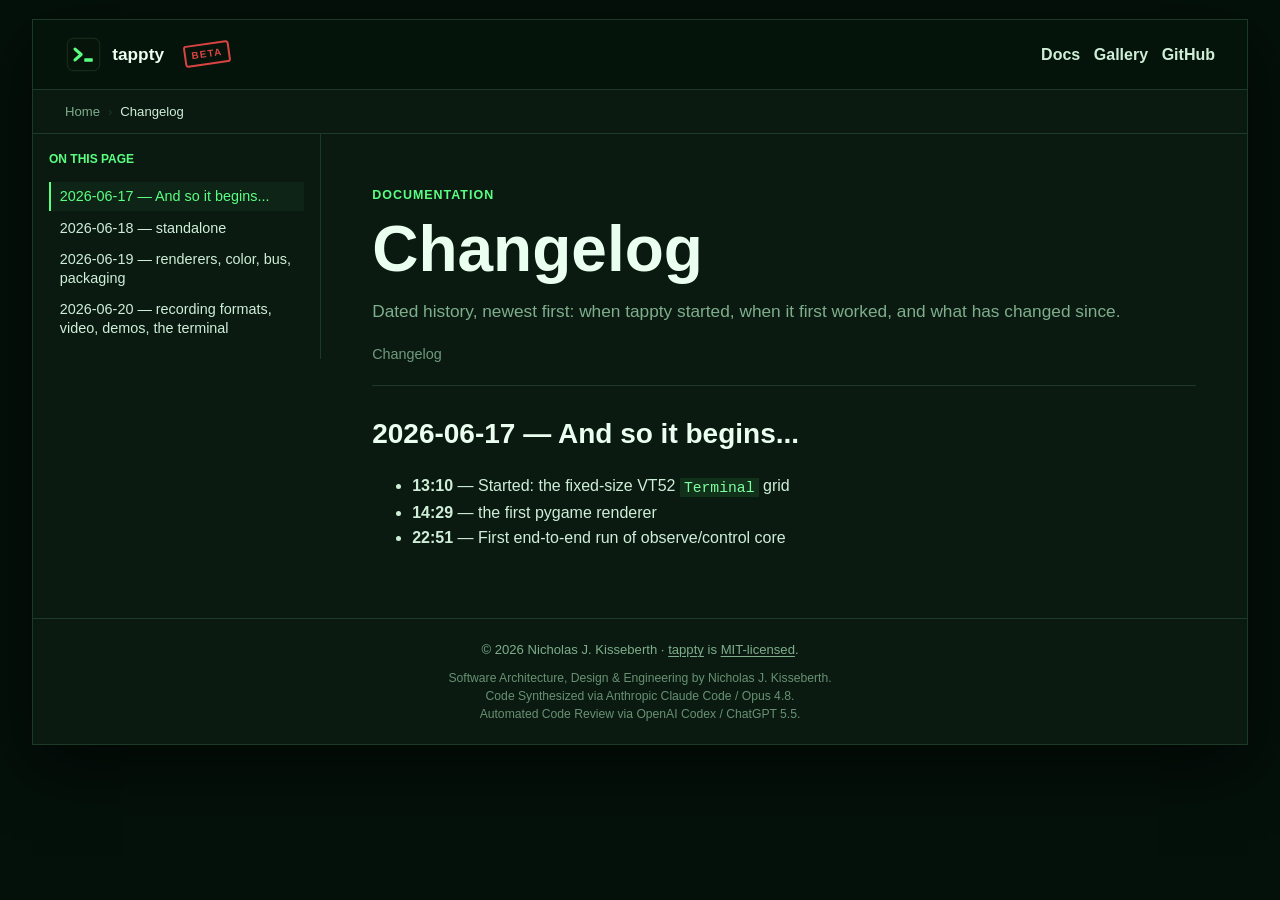
==== gh-pages/public/changelog/index.html @ 69c2bc35 "gh-pages: commit the built site and keep it in sync automatically The Apache alias at /tappty/ serve" ====
<!doctype html>
<html lang="en">
<head>
  <meta charset="utf-8">
  <meta name="viewport" content="width=device-width, initial-scale=1">
  <title>Changelog | tappty</title>
  <meta name="description" content="Dated history, newest first: when tappty started, when it first worked, and what has changed since.">
  <link rel="stylesheet" href="../assets/site.css">
</head>
<body class="site-doc">
  <a class="skip-link" href="#main-content">Skip to main content</a>
  <div class="page-shell">
    <header class="site-header site-header--compact">
      <a class="brand" href="../index.html">
        <img class="brand__icon" src="../assets/logo-tappty.svg" alt="" aria-hidden="true">
        <span class="brand__name">tappty</span><span class="brand__badge">beta</span>
      </a>
      <nav class="top-nav" aria-label="Primary">
        <a href="../docs/index.html">Docs</a>
        <a href="../gallery/index.html">Gallery</a>
        <a href="https://github.com/nyxcraft/tappty">GitHub</a>
      </nav>
    </header>

    <nav class="breadcrumbs" aria-label="Breadcrumb">
      <a href="../index.html">Home</a>
      <span class="breadcrumbs__sep" aria-hidden="true">›</span>
      <span aria-current="page">Changelog</span>
    </nav>

    <main id="main-content" class="docs-layout" tabindex="-1">
      <aside class="docs-sidebar">
        <p class="docs-sidebar__eyebrow">On this page</p>
        <nav class="section-nav" aria-label="On this page">
<ul class="section-nav__list">
<li><a class="section-nav__link section-nav__link--l2" href="#2026-06-17-and-so-it-begins">2026-06-17 — And so it begins...</a></li>
<li><a class="section-nav__link section-nav__link--l2" href="#2026-06-18-standalone">2026-06-18 — standalone</a></li>
<li><a class="section-nav__link section-nav__link--l2" href="#2026-06-19-renderers-color-bus-packaging">2026-06-19 — renderers, color, bus, packaging</a></li>
<li><a class="section-nav__link section-nav__link--l2" href="#2026-06-20-recording-formats-video-demos-the-terminal">2026-06-20 — recording formats, video, demos, the terminal</a></li>
</ul>
        </nav>
      </aside>

      <article class="docs-article">
        <header class="docs-article__header">
          <p class="eyebrow">Documentation</p>
          <h1>Changelog</h1>
          <p class="docs-article__summary">Dated history, newest first: when tappty started, when it first worked, and what has changed since.</p>
          <p class="docs-article__source">Changelog</p>
        </header>
        <div class="prose">
<h2 id="2026-06-17-and-so-it-begins">2026-06-17 — And so it begins...</h2>
<ul>
<li><strong>13:10</strong> — Started: the fixed-size VT52 <code>Terminal</code> grid</li>
<li><strong>14:29</strong> — the first pygame renderer</li>
<li><strong>22:51</strong> — First end-to-end run of observe/control core</li>
</ul>
<h2 id="2026-06-18-standalone">2026-06-18 — standalone</h2>
<ul>
<li><strong>23:30</strong> — Extracted to a standalone package</li>
<li><strong>23:35</strong> — round-tripped a real subprocess through the pty into the grid.</li>
</ul>
<h2 id="2026-06-19-renderers-color-bus-packaging">2026-06-19 — renderers, color, bus, packaging</h2>
<ul>
<li><strong>10:54</strong> — Runtime hardening</li>
<li><strong>11:06</strong> — Consolidated the byte-source reader loop into <code>Source._pump</code>.</li>
<li><strong>12:08</strong> — The detailed docs: <code>DESIGN.md</code>, <code>REFERENCE.md</code>, the <code>tapterm</code> guide.</li>
<li><strong>13:14</strong> — Windows: the <code>win</code> extra bundles <code>windows-curses</code> (curses CUI on Windows).</li>
<li><strong>13:32</strong> — <code>arcade_ui</code> renderer — the pyglet/OpenGL twin of <code>pygame_ui</code>.</li>
<li><strong>14:23</strong> — SGR <strong>color</strong> in the GUI, then in the curses CUI too.</li>
<li><strong>14:55</strong> — Raw-mode full-screen TUI input (<code>--raw</code>), so vim/htop work.</li>
<li><strong>15:30</strong> — <code>web_ui</code> renderer — the terminal in a browser over a websocket.</li>
<li><strong>20:33</strong> — Bold/italic/underline as real attributes; then strikethrough and blink.</li>
<li><strong>20:46</strong> — Packaging: <code>MANIFEST.in</code> + a validated (non-publishing) build.</li>
<li><strong>21:10</strong> — SGR color over the bus (styled snapshot + colored compositor panels).</li>
<li><strong>21:37</strong> — Wide CJK and single-code-point emoji at their true two columns.</li>
<li><strong>22:44</strong> — A GitHub Pages docs site: <code>docs/</code> sources, a <code>gh-pages/</code> builder, Actions deploy.</li>
<li><strong>23:05</strong> — Published a <code>tapterm</code> alias distribution alongside <code>tappty</code>.</li>
<li><strong>23:50</strong> — Docs-site nav and hero polish.</li>
</ul>
<h2 id="2026-06-20-recording-formats-video-demos-the-terminal">2026-06-20 — recording formats, video, demos, the terminal</h2>
<ul>
<li><strong>10:52</strong> — A <strong>gallery</strong> of runnable demos (screenshots + source).</li>
<li><strong>11:15</strong> — <code>.ttyrec</code> read/write, and recording any live session to <code>.cast</code>/<code>.ttyrec</code></li>
<li><strong>11:47</strong> — Host &amp; record real ANSI programs; bundle <code>nyancat</code>/<code>cbonsai</code> recordings</li>
<li><strong>12:01</strong> — Play and export ANSI/BBS art <code>.ans</code> (CP437 + SAUCE) and animated <code>.3a</code></li>
<li><strong>12:27</strong> — <strong>Render to video</strong> — any recording to mp4/webm/gif via ffmpeg</li>
<li><strong>12:41</strong> — render of a live command (record + render in one step).</li>
<li><strong>13:14</strong> — Split <code>demos/</code> (runnable showpieces) from <code>examples/</code> (API coding examples).</li>
<li><strong>13:50</strong> — Gallery goes visual: an embedded movie, a looping GIF, a digital-rain mp4.</li>
<li><strong>14:06</strong> — <code>tapterm</code> is a <strong>regular terminal</strong> by default</li>
<li><strong>14:12</strong> — <code>tapterm</code> takes xterm like arguments where useful</li>
<li><strong>14:26</strong> — Observe-and-control demos: an autopilot driving live <code>vim</code> (open loop)</li>
<li><strong>14:35</strong> — reactive bot demo that reads the stream and decides what to type (closed loop).</li>
<li><strong>14:55</strong> — A web-renderer demo with a real-browser (Playwright) screenshot.</li>
<li><strong>15:42</strong> — Named the GUI extras by graphics layer — <code>sdl</code> (pygame-ce) and <code>gl</code> (arcade).</li>
<li><strong>16:40</strong> — Docs-site polish</li>
<li><strong>17:28</strong> — Runtime hardening</li>
<li><strong>17:33</strong> — Fixed race conditions</li>
<li><strong>17:40</strong> — pypy packaging prep</li>
<li><strong>18:11</strong> — Bus/control hardening</li>
<li><strong>18:16</strong> — Improve replay/render robustness</li>
<li><strong>18:19</strong> — The CUI honors <code>--exit-when-done</code> / <code>-hold</code></li>
<li><strong>18:28</strong> — Applied <code>ruff format</code></li>
<li><strong>18:29</strong> — Across the tree; CI installs the <code>web</code> extra so the WebSocket/CSWSH tests run.</li>
</ul>

        </div>
      </article>
    </main>

    <footer class="site-footer">
      <p>© 2026 Nicholas J. Kisseberth · <a href="../index.html">tappty</a> is <a href="../license/index.html">MIT-licensed</a>.</p>
      <p class="site-footer__attr">Software Architecture, Design &amp; Engineering by Nicholas J. Kisseberth.<br>Code Synthesized via Anthropic Claude Code / Opus 4.8.<br>Automated Code Review via OpenAI Codex / ChatGPT 5.5.</p>
    </footer>
  </div>

  <script>
  // Section viewer: split the page into one panel per H2 and show one at a time, driven by the
  // left-rail "On this page" links (and any in-prose # link). Degrades to the full page when
  // JavaScript is off -- the panels are only hidden once .js-sections is set here.
  (function () {
    var prose = document.querySelector('.prose');
    if (!prose) return;
    var navLinks = Array.prototype.slice.call(document.querySelectorAll('.section-nav a[href^="#"]'));

    var kids = Array.prototype.slice.call(prose.childNodes);
    var groups = [], preface = [], cur = null;
    kids.forEach(function (n) {
      if (n.nodeType === 1 && n.tagName === 'H2') { cur = { id: n.id, nodes: [n] }; groups.push(cur); }
      else if (cur) { cur.nodes.push(n); }
      else { preface.push(n); }
    });
    if (!groups.length) return;                 // no H2s -> leave the page as one scroll
    groups[0].nodes = preface.concat(groups[0].nodes);

    prose.innerHTML = '';
    prose.classList.add('js-sections');
    var anchorToSection = {};
    var sections = groups.map(function (g) {
      var s = document.createElement('section');
      s.className = 'doc-section';
      g.nodes.forEach(function (n) { s.appendChild(n); });
      prose.appendChild(s);
      Array.prototype.forEach.call(s.querySelectorAll('[id]'), function (el) { anchorToSection[el.id] = s; });
      if (g.id) anchorToSection[g.id] = s;
      return s;
    });

    function activate(anchor, scroll) {
      var target = anchorToSection[anchor] || sections[0];
      sections.forEach(function (s) { s.classList.toggle('is-active', s === target); });
      navLinks.forEach(function (a) {
        var id = decodeURIComponent(a.getAttribute('href').slice(1));
        a.classList.toggle('is-active', anchorToSection[id] === target);
      });
      if (scroll) {
        var el = (anchor && document.getElementById(anchor)) || target;
        if (el && el.scrollIntoView) el.scrollIntoView({ block: 'start', behavior: 'smooth' });
      }
    }
    function fromHash(scroll) { activate(decodeURIComponent((location.hash || '').slice(1)), scroll); }

    document.addEventListener('click', function (e) {
      var a = e.target && e.target.closest ? e.target.closest('a[href^="#"]') : null;
      if (!a) return;
      var id = decodeURIComponent(a.getAttribute('href').slice(1));
      if (anchorToSection[id]) activate(id, true);
    });
    window.addEventListener('hashchange', function () { fromHash(true); });
    fromHash(false);
  })();
  </script>
</body>
</html>
---- gh-pages/public/assets/site.css ----
:root {
  --bg: #04100a;
  --paper: #0a1a10;
  --panel: #06140a;
  --panel-soft: #0e2417;
  --ink: #cfeed8;
  --ink-bright: #eaffef;
  --ink-soft: #7fae8c;
  --line: #1d3a28;
  --accent: #5aff82;
  --accent-strong: #7dffa0;
  --gold: #ffb000;
  --stamp: #ff4d4d;
  --code: #02100a;
  --shadow: 0 22px 60px rgba(0, 0, 0, .55);
  --content: 76rem;
  --font-body: "Aptos", "Segoe UI", "Helvetica Neue", Arial, sans-serif;
  --font-code: "JetBrains Mono", "SFMono-Regular", Consolas, "Liberation Mono", Menlo, monospace;
}

* {
  box-sizing: border-box;
}

html {
  scroll-behavior: smooth;
}

body {
  margin: 0;
  color: var(--ink);
  background: var(--bg);
  font-family: var(--font-body);
  line-height: 1.6;
}

a {
  color: var(--accent-strong);
  text-underline-offset: .18em;
}

a:hover {
  color: var(--accent);
}

a:focus-visible,
button:focus-visible {
  outline: 3px solid var(--gold);
  outline-offset: 3px;
}

code,
pre {
  font-family: var(--font-code);
}

.skip-link {
  position: absolute;
  left: 1rem;
  top: -5rem;
  z-index: 20;
  padding: .7rem 1rem;
  color: #04100a;
  background: var(--accent);
  border-radius: .45rem;
  font-weight: 800;
}

.skip-link:focus {
  top: 1rem;
}

.page-shell {
  width: min(calc(100% - 1.5rem), var(--content));
  margin: 1.2rem auto;
  background: var(--paper);
  border: 1px solid var(--line);
  box-shadow: var(--shadow);
}

.site-header {
  display: flex;
  align-items: center;
  justify-content: space-between;
  gap: 1rem;
  padding: 1rem clamp(1rem, 3vw, 2rem);
  border-bottom: 1px solid var(--line);
}

.site-header--compact {
  position: sticky;
  top: 0;
  z-index: 5;
  background: rgba(6, 20, 10, .92);
  backdrop-filter: blur(10px);
}

.brand {
  display: inline-flex;
  align-items: center;
  gap: .65rem;
  color: var(--ink-bright);
  text-decoration: none;
  font-weight: 800;
}

.brand__icon {
  width: 2.3rem;
  height: 2.3rem;
}

.brand__name {
  font-size: 1.08rem;
}

/* "beta" status stamp next to the brand, on every page (site.json -> "status") --
   a tilted, red, inked rubber-stamp look: outlined box, no fill, slightly faded. */
.brand__badge {
  display: inline-block;
  margin-left: .6rem;
  padding: .08rem .34rem;
  border: 2px solid var(--stamp);
  border-radius: 3px;
  background: transparent;
  color: var(--stamp);
  font-size: .62rem;
  font-weight: 800;
  letter-spacing: .12em;
  text-transform: uppercase;
  transform: rotate(-8deg);
  transform-origin: center;
  opacity: .85;
  vertical-align: middle;
}

.top-nav {
  display: flex;
  flex-wrap: wrap;
  gap: .3rem .85rem;
  font-weight: 700;
}

.top-nav a {
  color: var(--ink);
  text-decoration: none;
}

.top-nav a:hover {
  color: var(--accent);
}

.hero {
  min-height: 33rem;
  display: grid;
  grid-template-columns: minmax(0, 1.05fr) minmax(20rem, .95fr);
  gap: clamp(1.5rem, 4vw, 4rem);
  align-items: center;
  padding: clamp(2rem, 5vw, 5rem) clamp(1rem, 4vw, 4rem);
  color: var(--ink-bright);
  background: var(--panel);
}

.eyebrow {
  margin: 0 0 .7rem;
  color: var(--accent);
  font-weight: 800;
  text-transform: uppercase;
  letter-spacing: .08em;
  font-size: .78rem;
}

.hero h1 {
  margin: 0;
  max-width: 15ch;
  font-size: clamp(2.4rem, 5.5vw, 4.8rem);
  line-height: .98;
  letter-spacing: 0;
}

.hero__lede {
  max-width: 42rem;
  color: #a7d8b6;
  font-size: 1.14rem;
}

.hero__actions {
  display: flex;
  flex-wrap: wrap;
  gap: .75rem;
  margin-top: 1.4rem;
}

.hero__attr {
  margin: 1rem 0 1.3rem;
}

.hero__attr p {
  margin: 0;
  font-size: .85rem;
  color: var(--ink-soft);
}

.hero__attr p:first-child {        /* the author line — the promotional one */
  font-size: 1.02rem;
  font-weight: 700;
  color: var(--gold);
  margin-bottom: .15rem;
}

.button {
  display: inline-flex;
  align-items: center;
  min-height: 2.75rem;
  padding: .72rem 1rem;
  border: 1px solid rgba(90, 255, 130, .4);
  color: var(--ink-bright);
  text-decoration: none;
  font-weight: 800;
}

.button--primary {
  background: var(--accent);
  color: #04100a;
  border-color: var(--accent);
}

.hero__visual {
  position: relative;
  padding: 1.2rem;
  border: 1px solid rgba(90, 255, 130, .18);
  background: rgba(90, 255, 130, .04);
}

.flow {
  display: grid;
  gap: .5rem;
}

.flow__node {
  border: 1px solid rgba(90, 255, 130, .25);
  background: rgba(90, 255, 130, .06);
  padding: .8rem 1rem;
  text-align: center;
}

.flow__node span {
  display: block;
  color: var(--accent);
  font-size: .72rem;
  font-weight: 800;
  text-transform: uppercase;
  letter-spacing: .08em;
}

.flow__node strong {
  display: block;
  margin-top: .2rem;
  color: var(--ink-bright);
  font-size: 1rem;
  font-family: var(--font-code);
}

.flow__node--hub {
  border-color: var(--accent);
  background: rgba(90, 255, 130, .12);
}

.flow__arrow {
  text-align: center;
  color: var(--accent);
  font-size: 1.1rem;
  line-height: 1;
}

.flow__fan {
  display: grid;
  grid-template-columns: repeat(5, 1fr);
  gap: .4rem;
  margin-top: .4rem;
}

.flow__fan span {
  display: grid;
  place-items: center;
  min-height: 3rem;
  border: 1px solid rgba(90, 255, 130, .3);
  color: var(--ink-bright);
  font-weight: 800;
  font-size: .78rem;
  font-family: var(--font-code);
}

.feature-strip,
.docs-panel {
  padding: clamp(1.5rem, 4vw, 3.5rem) clamp(1rem, 4vw, 4rem);
}

.feature-strip {
  display: grid;
  grid-template-columns: repeat(3, 1fr);
  gap: 1rem;
  background: var(--panel-soft);
  border-bottom: 1px solid var(--line);
}

.feature-strip article,
.doc-card {
  border: 1px solid var(--line);
  background: var(--paper);
  padding: 1.1rem;
}

.feature-strip h2,
.doc-card h3 {
  margin: 0 0 .45rem;
  font-size: 1.05rem;
  color: var(--ink-bright);
}

.feature-strip p,
.doc-card p {
  margin: 0;
  color: var(--ink-soft);
}

.section-heading h2 {
  margin: 0 0 1.2rem;
  font-size: clamp(1.8rem, 3vw, 3rem);
  line-height: 1.06;
  color: var(--ink-bright);
}

.doc-grid {
  display: grid;
  grid-template-columns: repeat(auto-fit, minmax(15rem, 1fr));
  gap: 1rem;
}

.doc-card__link {
  display: inline-block;
  margin-top: .9rem;
  font-weight: 800;
  color: var(--accent);
}

.docs-layout {
  display: grid;
  grid-template-columns: 18rem minmax(0, 1fr);
  align-items: start;
}

.docs-sidebar {
  position: sticky;
  top: 4.8rem;
  max-height: calc(100vh - 5rem);
  overflow: auto;
  padding: 1rem;
  border-right: 1px solid var(--line);
}

.docs-sidebar__eyebrow {
  margin: 0 0 .75rem;
  color: var(--accent);
  font-weight: 900;
  text-transform: uppercase;
  font-size: .75rem;
}

.docs-article {
  min-width: 0;
  padding: clamp(1.2rem, 4vw, 3.5rem);
}

.docs-article__header {
  padding-bottom: 1.2rem;
  border-bottom: 1px solid var(--line);
  margin-bottom: 1.5rem;
}

.docs-article h1 {
  margin: 0;
  font-size: clamp(2.2rem, 5vw, 4rem);
  line-height: 1;
  color: var(--ink-bright);
}

.docs-article__summary {
  max-width: 48rem;
  color: var(--ink-soft);
  font-size: 1.08rem;
}

.docs-article__source {
  margin: .5rem 0 0;
  color: #6f9a7d;
  font-size: .9rem;
}

/* Left-rail "On this page" section nav. */
.section-nav__list {
  list-style: none;
  margin: 0;
  padding: 0;
  display: grid;
  gap: .1rem;
}

.section-nav__link {
  display: block;
  padding: .35rem .55rem;
  border-left: 2px solid transparent;
  color: var(--ink);
  text-decoration: none;
  font-size: .9rem;
  line-height: 1.3;
}

.section-nav__link--l3 {
  padding-left: 1.5rem;
  font-size: .84rem;
  color: var(--ink-soft);
}

.section-nav__link:hover {
  color: var(--accent);
}

.section-nav__link.is-active {
  color: var(--accent);
  border-left-color: var(--accent);
  background: var(--panel-soft);
}

/* Section viewer: one panel per H2, shown one at a time. Takes effect only once the script
   adds .js-sections, so with JavaScript off every section stays visible (the full page). */
.prose.js-sections .doc-section {
  display: none;
}

.prose.js-sections .doc-section.is-active {
  display: block;
}

.doc-section [id] {
  scroll-margin-top: 5.5rem;  /* clear the sticky header when jumping to an anchor */
}

.prose {
  max-width: 54rem;
}

.prose h2 {
  margin-top: 2rem;
  font-size: 1.75rem;
  line-height: 1.14;
  color: var(--ink-bright);
}

.prose h3 {
  margin-top: 1.5rem;
  font-size: 1.22rem;
  color: var(--ink-bright);
}

.prose p,
.prose li {
  color: var(--ink);
}

.prose a {
  color: var(--accent-strong);
}

.prose table {
  width: 100%;
  border-collapse: collapse;
  margin: 1rem 0;
  font-size: .94rem;
  display: block;
  overflow-x: auto;
}

.prose th,
.prose td {
  border: 1px solid var(--line);
  padding: .55rem .65rem;
  vertical-align: top;
}

.prose th {
  background: var(--panel-soft);
  color: var(--ink-bright);
  text-align: left;
}

.prose pre {
  overflow-x: auto;
  padding: 1rem;
  background: var(--code);
  color: var(--ink);
  border: 1px solid var(--line);
}

.prose code {
  font-size: .92em;
}

.prose :not(pre) > code {
  padding: .1rem .25rem;
  background: rgba(90, 255, 130, .1);
  color: var(--accent-strong);
}

.prose img {
  display: block;
  max-width: 100%;
  height: auto;
  margin: 1.25rem 0;
  border: 1px solid var(--line);
  border-radius: 3px;
}

@media (max-width: 900px) {
  .hero,
  .feature-strip,
  .docs-layout {
    grid-template-columns: 1fr;
  }

  .hero {
    min-height: 0;
  }

  .docs-sidebar {
    position: static;
    max-height: none;
    border-right: 0;
    border-bottom: 1px solid var(--line);
  }
}

@media (max-width: 560px) {
  .page-shell {
    width: 100%;
    margin: 0;
    border-left: 0;
    border-right: 0;
  }

  .site-header {
    align-items: flex-start;
    flex-direction: column;
  }

  .hero h1 {
    font-size: 2.4rem;
  }

  .flow__fan {
    grid-template-columns: repeat(3, 1fr);
  }
}

/* Breadcrumb trail (a band below the header on doc / page views) */
.breadcrumbs {
  display: flex;
  align-items: center;
  gap: .5rem;
  padding: .7rem clamp(1rem, 3vw, 2rem);
  border-bottom: 1px solid var(--line);
  font-size: .82rem;
  color: var(--ink-soft);
}

.breadcrumbs a {
  color: var(--ink-soft);
  text-decoration: none;
}

.breadcrumbs a:hover {
  color: var(--accent);
}

.breadcrumbs [aria-current="page"] {
  color: var(--ink);
}

.breadcrumbs__sep {
  color: var(--line);
}

/* Copyright footer (foot of the page-shell card, on every page) */
.site-footer {
  padding: 1.25rem clamp(1rem, 3vw, 2rem);
  border-top: 1px solid var(--line);
  color: var(--ink-soft);
  font-size: .82rem;
  text-align: center;
}

.site-footer p {
  margin: 0;
}

.site-footer__attr {
  margin-top: .55rem !important;
  font-size: .76rem;
  line-height: 1.5;
  opacity: .8;
}

.site-footer a {
  color: var(--ink-soft);
}

.site-footer a:hover {
  color: var(--accent);
}
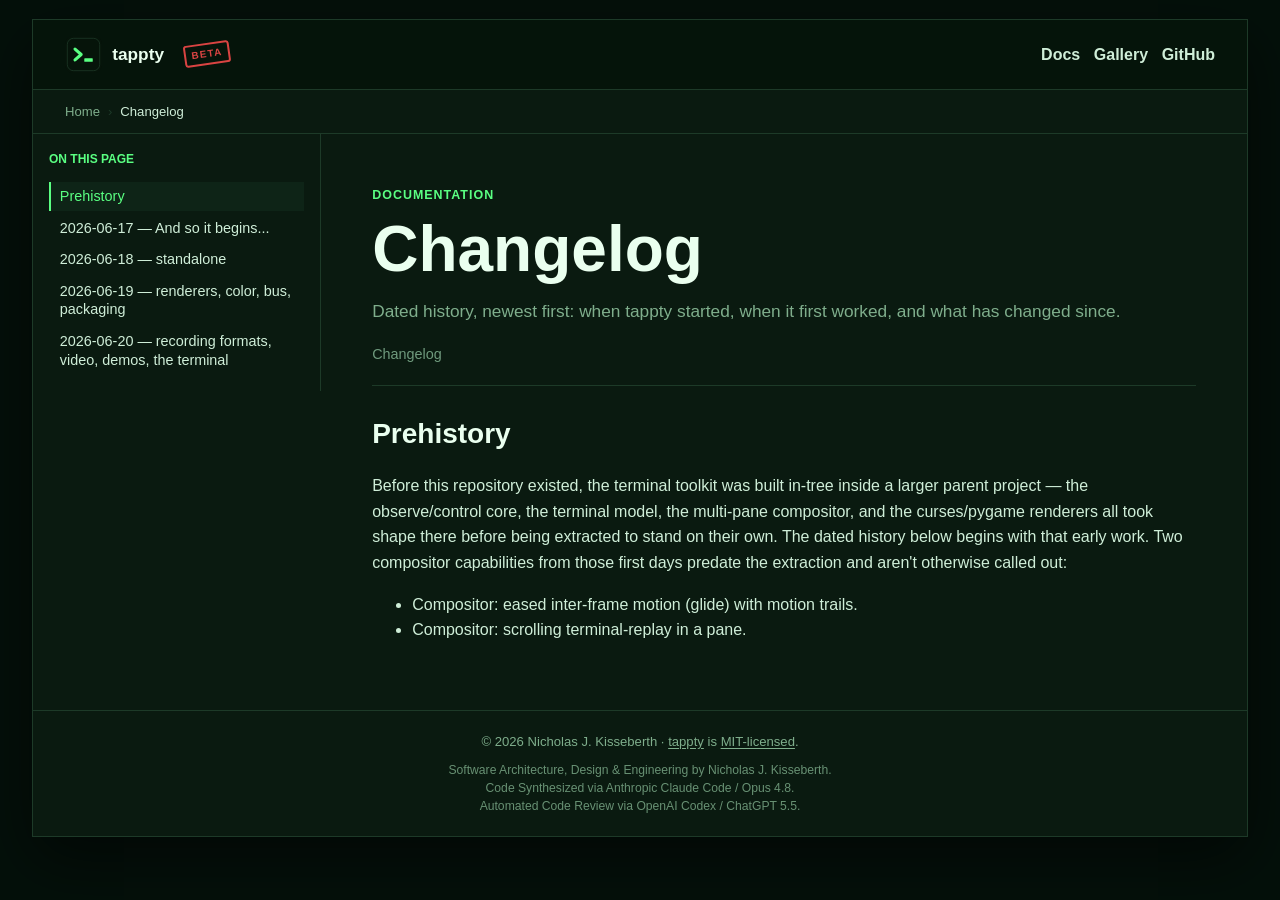
==== commit bb3e5434: "docs(changelog): add a generic prehistory note on the toolkit's in-tree origin" ====
--- a/gh-pages/public/changelog/index.html
+++ b/gh-pages/public/changelog/index.html
@@ -33,6 +33,7 @@
         <p class="docs-sidebar__eyebrow">On this page</p>
         <nav class="section-nav" aria-label="On this page">
 <ul class="section-nav__list">
+<li><a class="section-nav__link section-nav__link--l2" href="#prehistory">Prehistory</a></li>
 <li><a class="section-nav__link section-nav__link--l2" href="#2026-06-17-and-so-it-begins">2026-06-17 — And so it begins...</a></li>
 <li><a class="section-nav__link section-nav__link--l2" href="#2026-06-18-standalone">2026-06-18 — standalone</a></li>
 <li><a class="section-nav__link section-nav__link--l2" href="#2026-06-19-renderers-color-bus-packaging">2026-06-19 — renderers, color, bus, packaging</a></li>
@@ -49,6 +50,16 @@
           <p class="docs-article__source">Changelog</p>
         </header>
         <div class="prose">
+<h2 id="prehistory">Prehistory</h2>
+<p>Before this repository existed, the terminal toolkit was built in-tree inside a larger parent
+project — the observe/control core, the terminal model, the multi-pane compositor, and the
+curses/pygame renderers all took shape there before being extracted to stand on their own. The
+dated history below begins with that early work. Two compositor capabilities from those first
+days predate the extraction and aren't otherwise called out:</p>
+<ul>
+<li>Compositor: eased inter-frame motion (glide) with motion trails.</li>
+<li>Compositor: scrolling terminal-replay in a pane.</li>
+</ul>
 <h2 id="2026-06-17-and-so-it-begins">2026-06-17 — And so it begins...</h2>
 <ul>
 <li><strong>13:10</strong> — Started: the fixed-size VT52 <code>Terminal</code> grid</li>
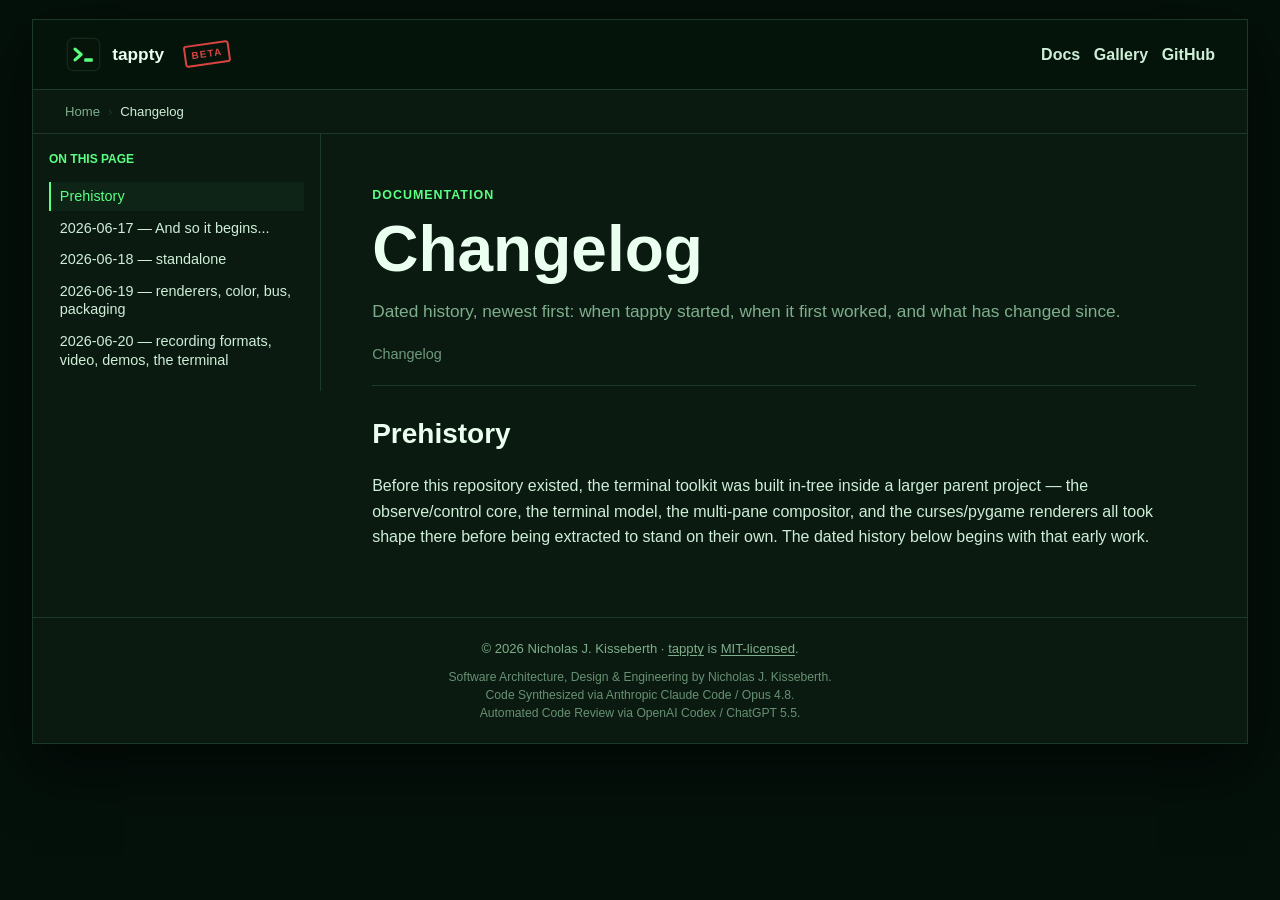
==== commit 804e8ba4: "docs(changelog): flesh out 06-17/06-18 with the compositor, arena, curses renderer, and the python -" ====
--- a/gh-pages/public/changelog/index.html
+++ b/gh-pages/public/changelog/index.html
@@ -54,20 +54,19 @@
 <p>Before this repository existed, the terminal toolkit was built in-tree inside a larger parent
 project — the observe/control core, the terminal model, the multi-pane compositor, and the
 curses/pygame renderers all took shape there before being extracted to stand on their own. The
-dated history below begins with that early work. Two compositor capabilities from those first
-days predate the extraction and aren't otherwise called out:</p>
-<ul>
-<li>Compositor: eased inter-frame motion (glide) with motion trails.</li>
-<li>Compositor: scrolling terminal-replay in a pane.</li>
-</ul>
+dated history below begins with that early work.</p>
 <h2 id="2026-06-17-and-so-it-begins">2026-06-17 — And so it begins...</h2>
 <ul>
 <li><strong>13:10</strong> — Started: the fixed-size VT52 <code>Terminal</code> grid</li>
 <li><strong>14:29</strong> — the first pygame renderer</li>
 <li><strong>22:51</strong> — First end-to-end run of observe/control core</li>
+<li><strong>22:51</strong> — a multi-pane <strong>compositor</strong> and an <strong>arena</strong> that tiles many sessions</li>
+<li><strong>22:51</strong> — a <strong>curses</strong> renderer beside the pygame one, and a <code>python -m</code> entry to host any program on a pty</li>
+<li><strong>23:43</strong> — Compositor: eased inter-frame motion (glide) with motion trails.</li>
 </ul>
 <h2 id="2026-06-18-standalone">2026-06-18 — standalone</h2>
 <ul>
+<li><strong>00:15</strong> — Compositor: scrolling terminal-replay in a pane.</li>
 <li><strong>23:30</strong> — Extracted to a standalone package</li>
 <li><strong>23:35</strong> — round-tripped a real subprocess through the pty into the grid.</li>
 </ul>
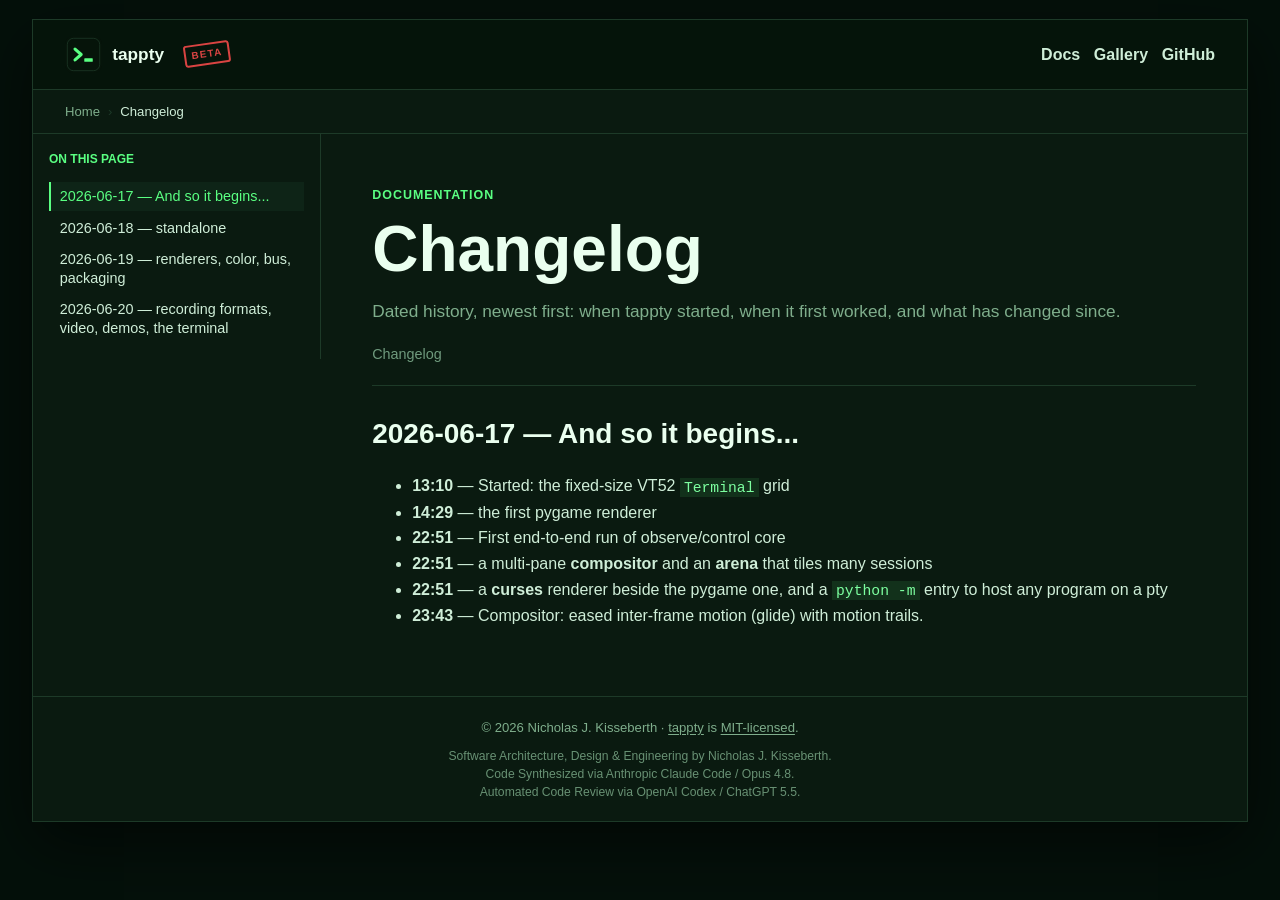
==== commit 02b2baa9: "docs(changelog): drop the prehistory intro" ====
--- a/gh-pages/public/changelog/index.html
+++ b/gh-pages/public/changelog/index.html
@@ -33,7 +33,6 @@
         <p class="docs-sidebar__eyebrow">On this page</p>
         <nav class="section-nav" aria-label="On this page">
 <ul class="section-nav__list">
-<li><a class="section-nav__link section-nav__link--l2" href="#prehistory">Prehistory</a></li>
 <li><a class="section-nav__link section-nav__link--l2" href="#2026-06-17-and-so-it-begins">2026-06-17 — And so it begins...</a></li>
 <li><a class="section-nav__link section-nav__link--l2" href="#2026-06-18-standalone">2026-06-18 — standalone</a></li>
 <li><a class="section-nav__link section-nav__link--l2" href="#2026-06-19-renderers-color-bus-packaging">2026-06-19 — renderers, color, bus, packaging</a></li>
@@ -50,11 +49,6 @@
           <p class="docs-article__source">Changelog</p>
         </header>
         <div class="prose">
-<h2 id="prehistory">Prehistory</h2>
-<p>Before this repository existed, the terminal toolkit was built in-tree inside a larger parent
-project — the observe/control core, the terminal model, the multi-pane compositor, and the
-curses/pygame renderers all took shape there before being extracted to stand on their own. The
-dated history below begins with that early work.</p>
 <h2 id="2026-06-17-and-so-it-begins">2026-06-17 — And so it begins...</h2>
 <ul>
 <li><strong>13:10</strong> — Started: the fixed-size VT52 <code>Terminal</code> grid</li>
